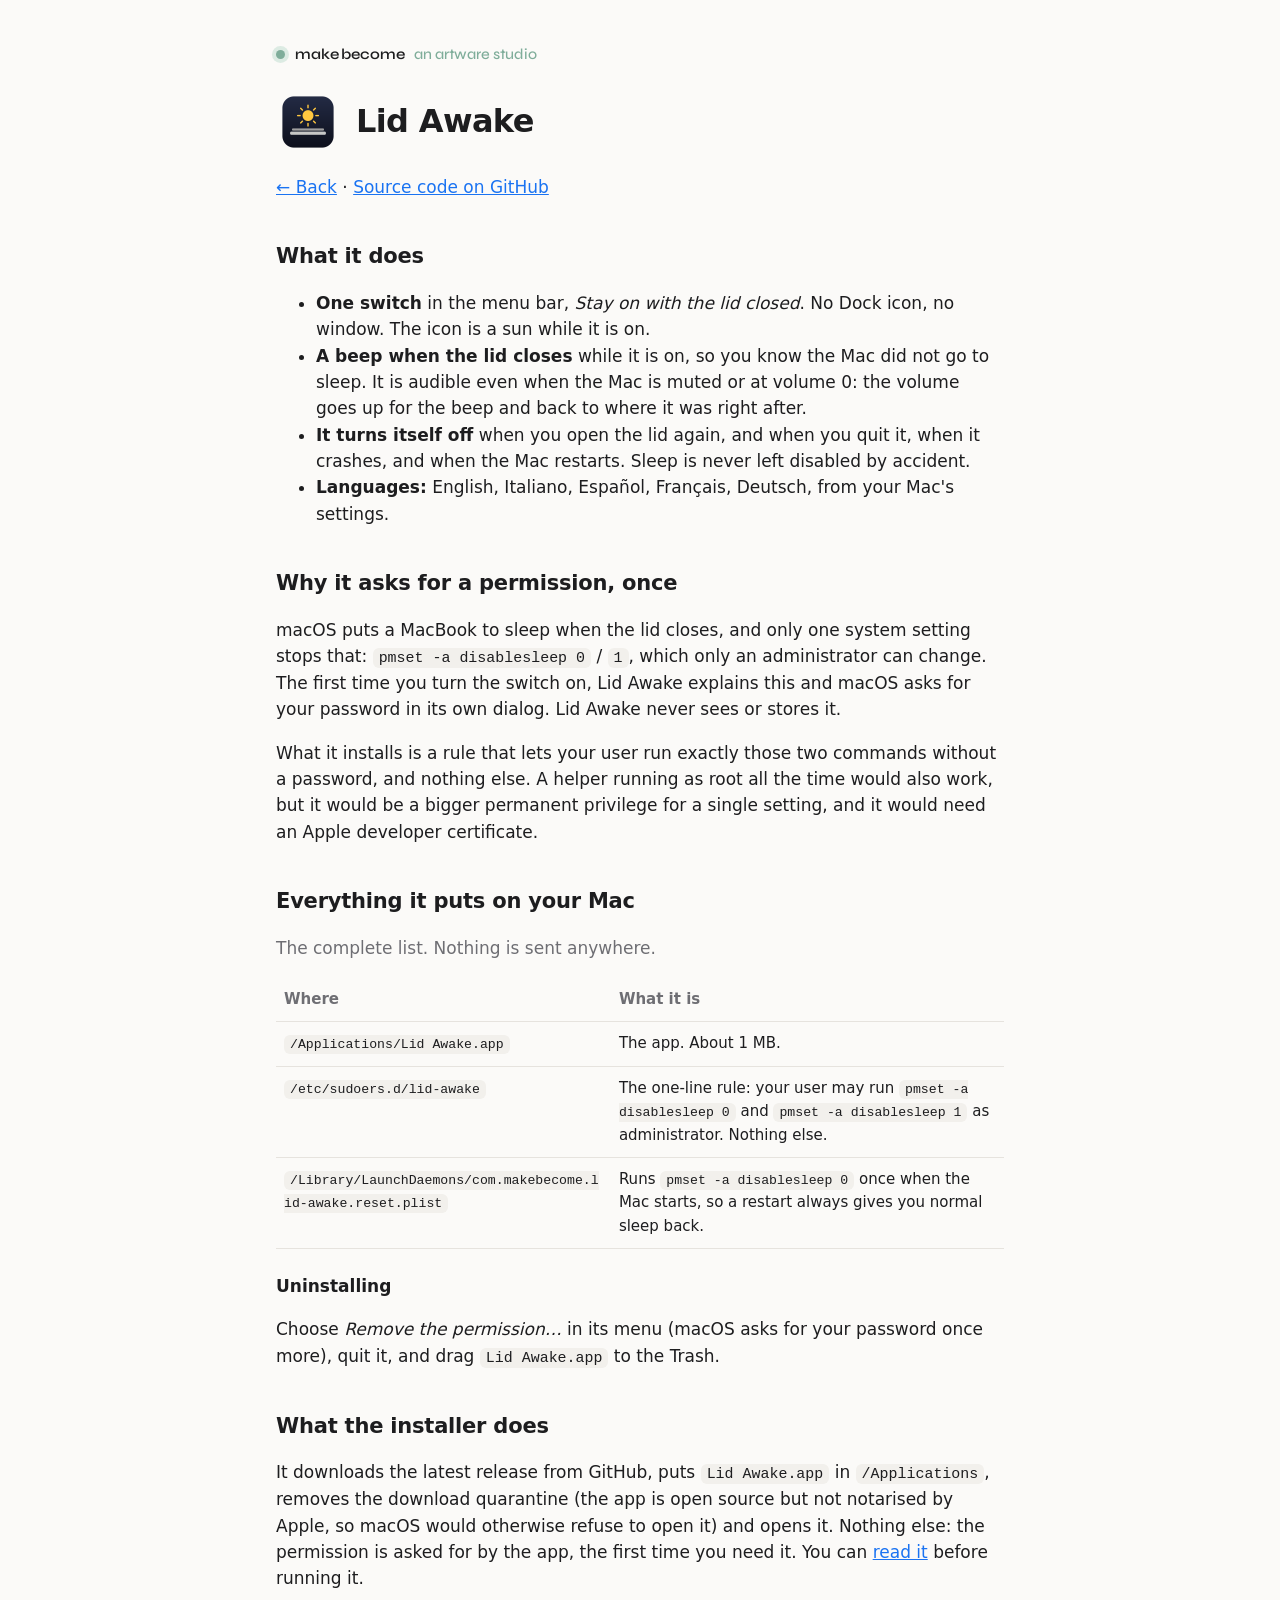
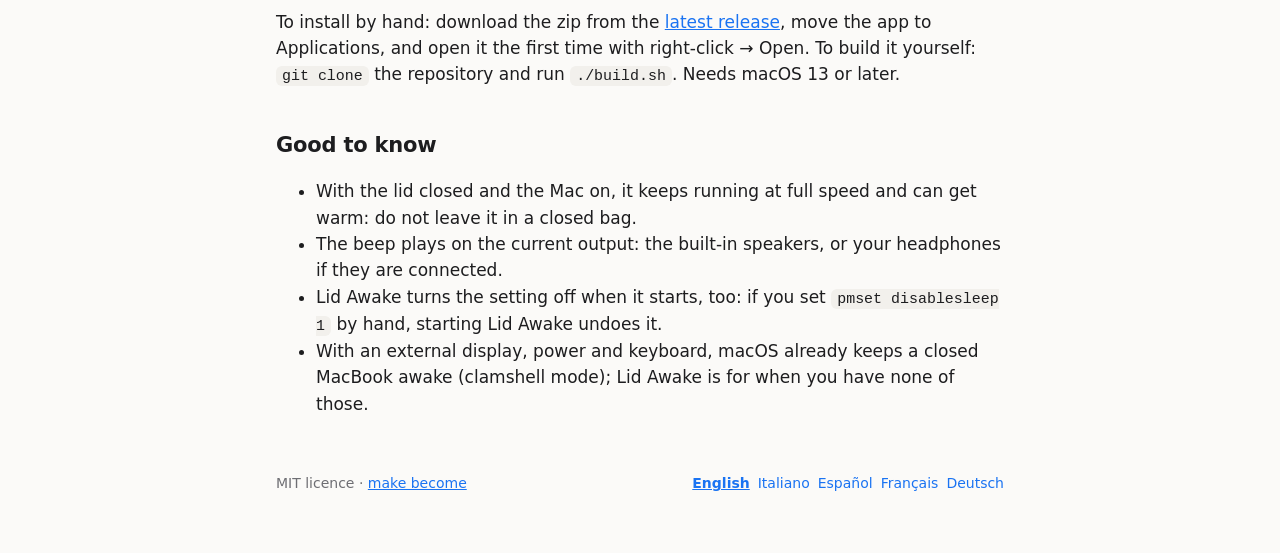
==== docs/details.html @ c0185acb "Lid Awake 1.0.0: keep a MacBook on with the lid closed, one switch in the menu bar Menu-bar-only app" ====
<!doctype html>
<html lang="en">
<head>
<meta charset="utf-8">
<meta name="viewport" content="width=device-width, initial-scale=1">
<title>Lid Awake · Details</title>
<meta name="description" content="What Lid Awake does, why it needs one permission, and everything it puts on your Mac.">
<link rel="icon" href="img/app-icon.png">
<link rel="preconnect" href="https://fonts.googleapis.com">
<link rel="preconnect" href="https://fonts.gstatic.com" crossorigin>
<link href="https://fonts.googleapis.com/css2?family=Syne:wght@500;600&display=swap" rel="stylesheet">
<link rel="stylesheet" href="style.css?v=110500">
<script src="i18n.js?v=110500" defer></script>
</head>
<body>
<main>
  <a class="mb" href="https://make-become.github.io/"><span class="mb-dot" aria-hidden="true"></span><span class="mb-name">make become</span><span class="mb-role">an artware studio</span></a>
  <header>
    <img src="img/app-icon.png" alt="">
    <h1>Lid Awake</h1>
  </header>
  <p><a href="index.html" data-keep-lang data-i18n="back">← Back</a> · <a href="https://github.com/make-become/lid-awake" data-i18n="source">Source code on GitHub</a></p>

  <h2 data-i18n="whatH">What it does</h2>
  <ul data-i18n="whatList"></ul>

  <h2 data-i18n="whyH">Why it asks for a permission, once</h2>
  <p data-i18n="whyP1"></p>
  <p data-i18n="whyP2"></p>

  <h2 data-i18n="diskH">Everything it puts on your Mac</h2>
  <p class="muted" data-i18n="diskIntro"></p>
  <table>
    <thead><tr><th data-i18n="thWhere">Where</th><th data-i18n="thWhat">What it is</th></tr></thead>
    <tbody>
      <tr><td><code>/Applications/Lid Awake.app</code></td><td data-i18n="rApp"></td></tr>
      <tr><td><code>/etc/sudoers.d/lid-awake</code></td><td data-i18n="rSudoers"></td></tr>
      <tr><td><code>/Library/LaunchDaemons/com.makebecome.lid-awake.reset.plist</code></td><td data-i18n="rDaemon"></td></tr>
    </tbody>
  </table>

  <h3 data-i18n="uninstallH">Uninstalling</h3>
  <p data-i18n="uninstallP"></p>

  <h2 data-i18n="installerH">What the installer does</h2>
  <p data-i18n="installerP"></p>
  <p data-i18n="manualP"></p>

  <h2 data-i18n="knowH">Good to know</h2>
  <ul data-i18n="knowList"></ul>

  <footer>
    <span data-i18n="footer">MIT licence · make become</span>
    <span class="langs"></span>
  </footer>
</main>
</body>
</html>
---- docs/style.css ----
:root {
  --bg: #fbfaf8; --fg: #1d1d1f; --muted: #6e6e73; --card: #ffffff; --line: #e6e3de;
  --accent: #1a73f2; --code: #f2f0ec;
  --g: #33b34d; --b: #1a73f2; --o: #f28c1a;
}
@media (prefers-color-scheme: dark) {
  :root { --bg: #141414; --fg: #f2f2f2; --muted: #a1a1a6; --card: #1e1e1e; --line: #2f2f2f; --accent: #5aa0ff; --code: #242424; }
}
* { box-sizing: border-box; }
body { margin: 0; background: var(--bg); color: var(--fg);
       font: 17px/1.55 -apple-system, BlinkMacSystemFont, "Segoe UI", system-ui, sans-serif; }
main { max-width: 760px; margin: 0 auto; padding: 40px 16px 64px; }
header { display: flex; gap: 16px; align-items: center; margin-bottom: 20px; }
header img { width: 64px; height: 64px; flex: none; }
h1 { font-size: 32px; margin: 0; letter-spacing: -0.02em; }
h2 { font-size: 21px; margin: 40px 0 10px; letter-spacing: -0.01em; }
h3 { font-size: 17px; margin: 24px 0 6px; }
.lead { font-size: 19px; margin: 0 0 8px; }
.muted { color: var(--muted); }
a { color: var(--accent); }
code { background: var(--code); padding: 2px 6px; border-radius: 6px; font-size: 0.88em; overflow-wrap: anywhere; }
.shots { display: grid; grid-template-columns: 1fr 1fr; gap: 16px; margin: 28px 0; align-items: start; }
.shots img { width: 100%; height: auto; border-radius: 12px; display: block; }
.copy { position: relative; background: var(--code); border-radius: 10px; padding: 14px 92px 14px 16px; margin: 8px 0 4px;
        font: 14px/1.5 ui-monospace, SFMono-Regular, Menlo, monospace; white-space: pre-wrap; overflow-wrap: anywhere; }
.copy button { position: absolute; top: 10px; right: 10px; border: 1px solid var(--line); background: var(--card); color: var(--fg);
               border-radius: 8px; padding: 4px 10px; font: 600 13px -apple-system, system-ui, sans-serif; cursor: pointer; }
.btn { display: inline-block; background: var(--accent); color: #fff; text-decoration: none; padding: 10px 18px;
       border-radius: 10px; font-weight: 600; margin: 28px 0 0; }
.btn.alt { background: transparent; color: var(--accent); border: 1px solid var(--accent); }
.dots { font-size: 18px; letter-spacing: 2px; }
.dots .g { color: var(--g); } .dots .b { color: var(--b); } .dots .o { color: var(--o); }
table { width: 100%; border-collapse: collapse; font-size: 15px; }
td, th { text-align: left; vertical-align: top; padding: 10px 8px; border-bottom: 1px solid var(--line); }
th { color: var(--muted); font-weight: 600; }
td:first-child { width: 46%; }
footer { margin-top: 56px; color: var(--muted); font-size: 14px; display: flex; flex-wrap: wrap; gap: 8px 16px; justify-content: space-between; }
.langs a { margin-left: 8px; text-decoration: none; }
.langs a[aria-current] { font-weight: 700; text-decoration: underline; }
@media (max-width: 600px) {
  .shots { grid-template-columns: 1fr; }
  h1 { font-size: 28px; }
  table, tbody, tr, td { display: block; } tr { border-bottom: 1px solid var(--line); padding: 6px 0; }
  td { border: 0; padding: 4px 0; } td:first-child { width: auto; } thead { display: none; }
  .langs a { margin: 0 8px 0 0; }
}

/* make become brand: the studio's dot and wordmark, as on make-become.github.io */
.mb { display: inline-flex; align-items: center; gap: 10px; margin-bottom: 28px; color: var(--muted); text-decoration: none;
      font: 500 15px/1 Syne, "Avenir Next", -apple-system, system-ui, sans-serif; letter-spacing: -0.01em; }
.mb:hover { color: var(--fg); }
.mb-dot { flex: none; width: 9px; height: 9px; border-radius: 999px; background: #7fad9a; box-shadow: 0 0 0 4px rgba(183, 216, 200, 0.45); }
.mb-name { color: var(--fg); font-weight: 600; }
.mb-role { color: #7fad9a; }

/* Bottom row of the landing page: "More info" on the left, the studio's green button on the right. */
.actions { display: flex; flex-wrap: wrap; gap: 12px; align-items: center; justify-content: space-between; margin-top: 28px; }
.actions .btn { margin: 0; }
.mb-btn { display: inline-grid; gap: 2px; padding: 10px 18px; border-radius: 10px; text-decoration: none; text-align: left;
          background: #7fad9a; color: #0f1a15; font-family: Syne, "Avenir Next", -apple-system, system-ui, sans-serif; }
.mb-btn:hover { background: #8fbda9; }
.mb-btn-name { font-weight: 600; font-size: 17px; line-height: 1.1; letter-spacing: -0.01em; }
.mb-btn-role { font-weight: 500; font-size: 13px; line-height: 1.1; opacity: 0.8; }
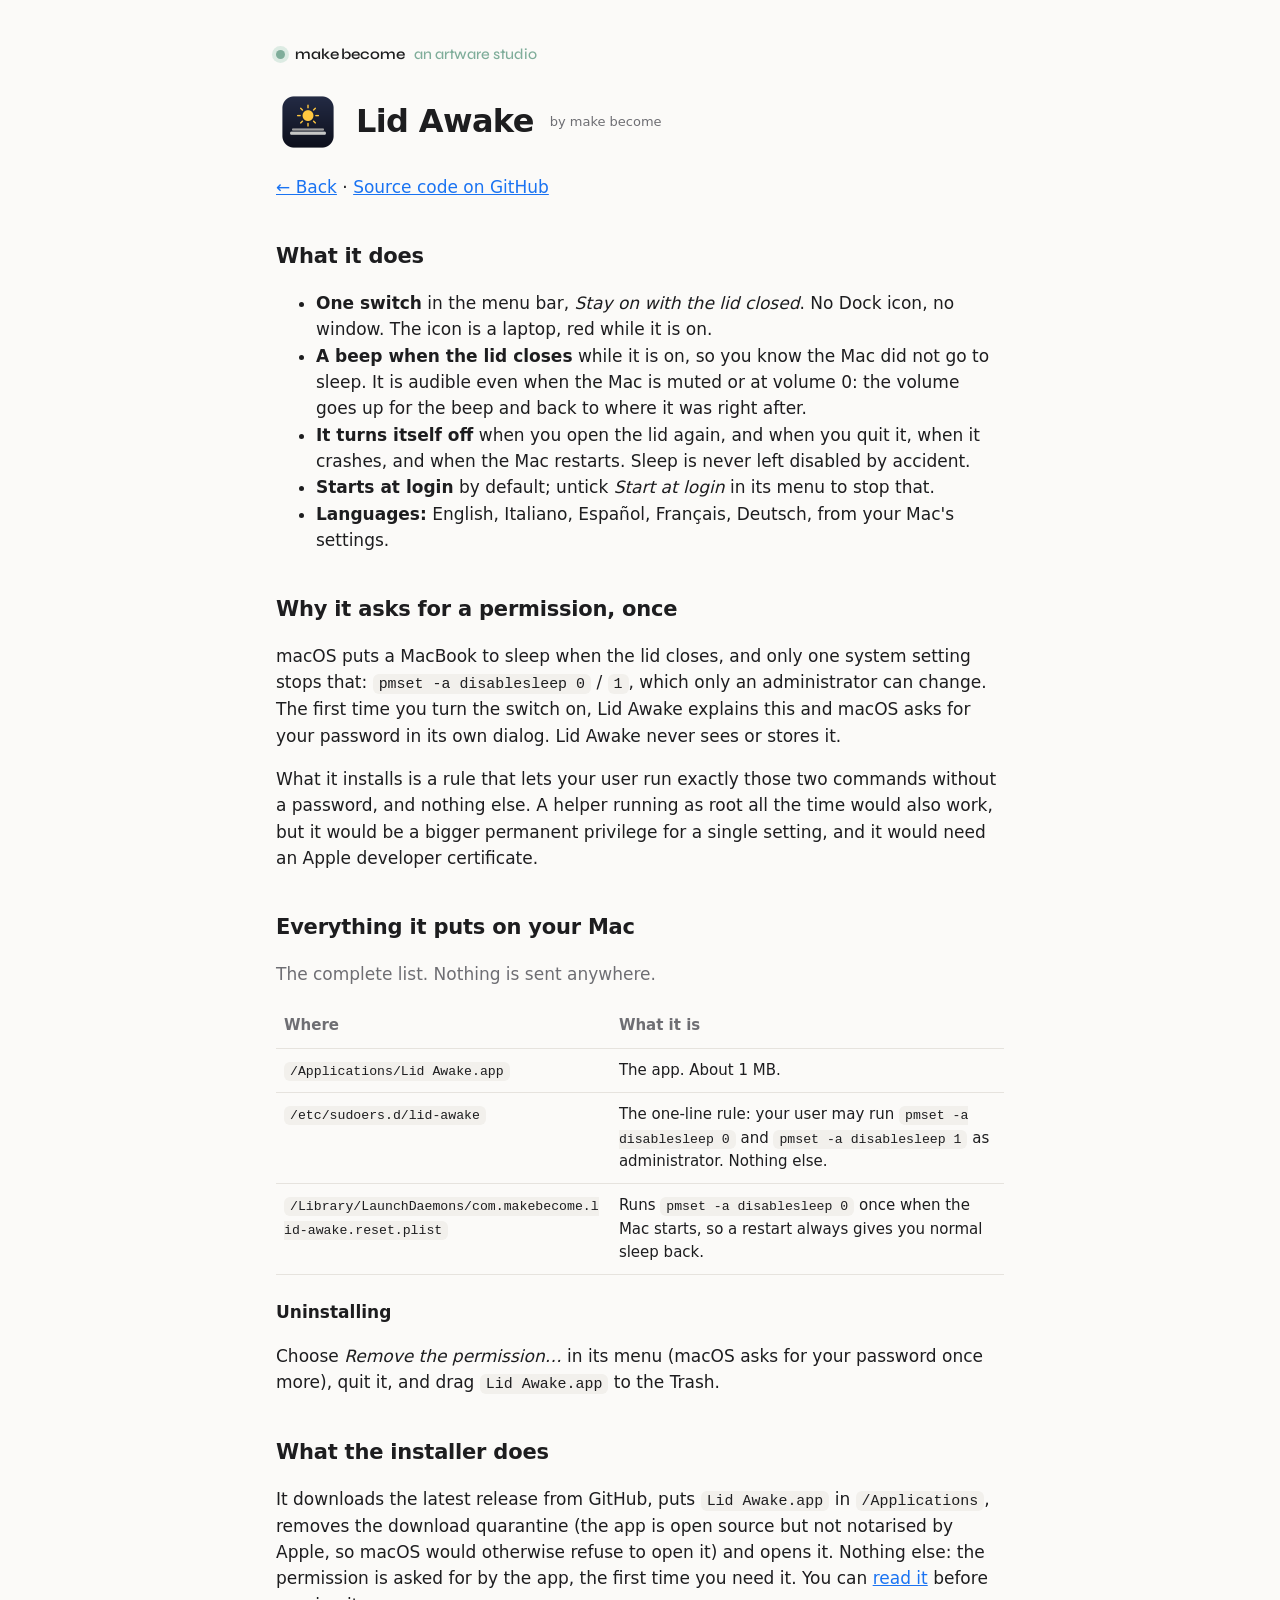
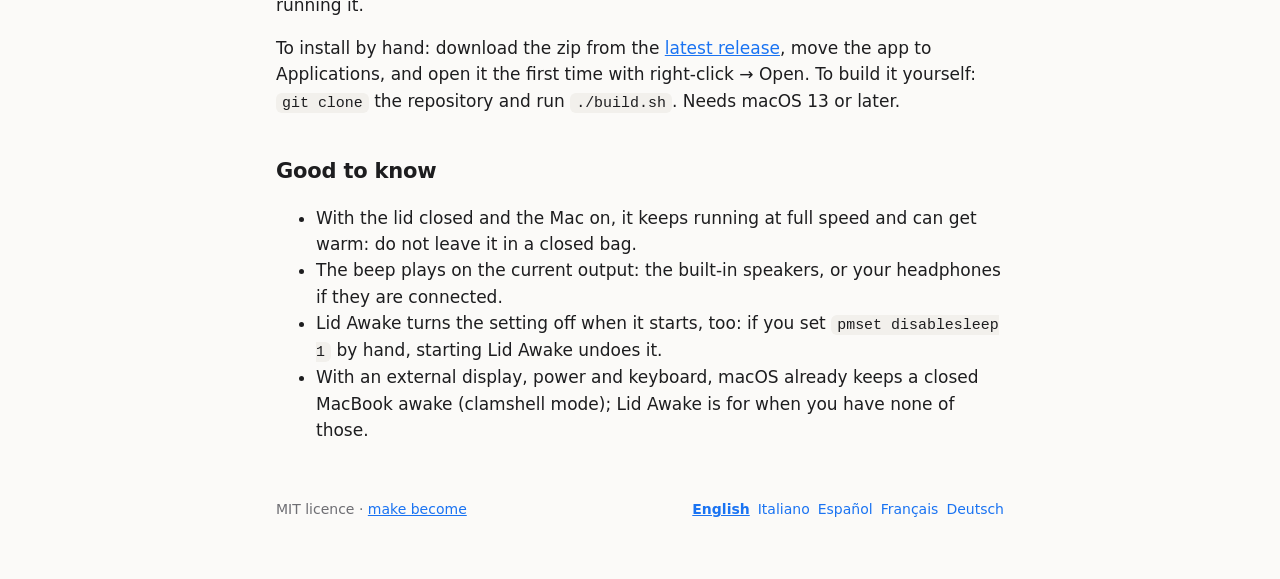
==== commit 7d10066e: "Add a small 'by make become' credit next to the name in the page header Co-Authored-By: Claude Opus " ====
--- a/docs/details.html
+++ b/docs/details.html
@@ -18,6 +18,7 @@
   <header>
     <img src="img/app-icon.png" alt="">
     <h1>Lid Awake</h1>
+    <a class="by" href="https://make-become.github.io/" data-i18n="by">by make become</a>
   </header>
   <p><a href="index.html" data-keep-lang data-i18n="back">← Back</a> · <a href="https://github.com/make-become/lid-awake" data-i18n="source">Source code on GitHub</a></p>
 
--- a/docs/style.css
+++ b/docs/style.css
@@ -61,3 +61,7 @@
 .mb-btn:hover { background: #8fbda9; }
 .mb-btn-name { font-weight: 600; font-size: 17px; line-height: 1.1; letter-spacing: -0.01em; }
 .mb-btn-role { font-weight: 500; font-size: 13px; line-height: 1.1; opacity: 0.8; }
+
+/* "by make become" credit next to the product name */
+header .by { font-size: 13px; color: var(--muted); text-decoration: none; white-space: nowrap; align-self: center; }
+header .by:hover { color: var(--fg); }
